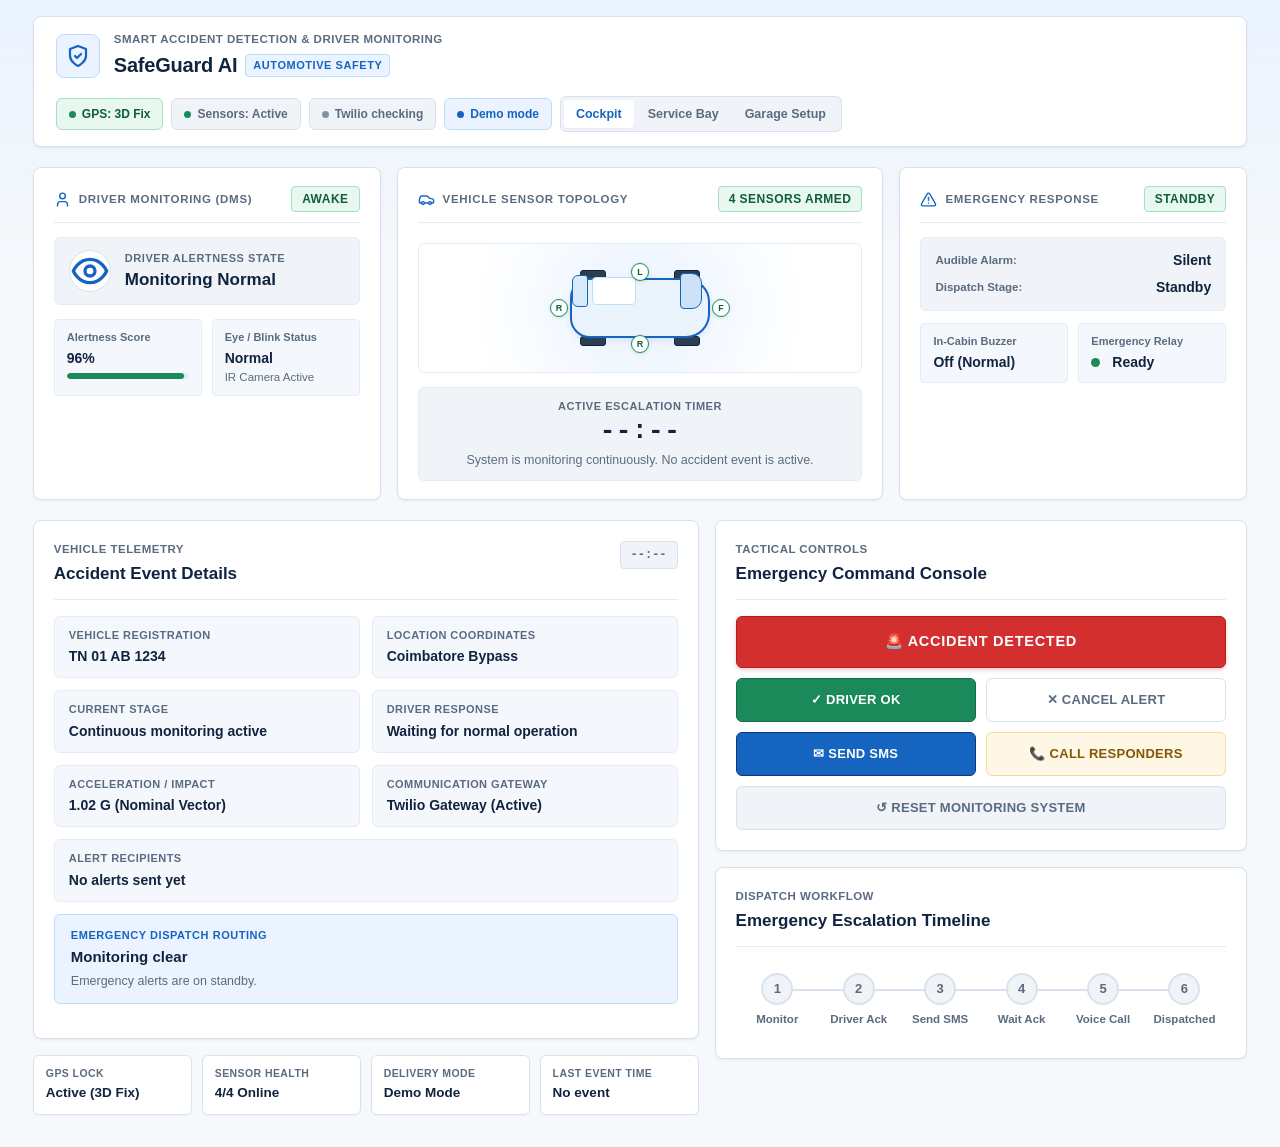
==== templates/index.html @ d4180e0b "Redesign frontend with modern white and blue automotive safety theme" ====
<!doctype html>
<html lang="en">
  <head>
    <meta charset="utf-8">
    <meta name="viewport" content="width=device-width, initial-scale=1">
    <title>SafeGuard AI | Vehicle Safety & Driver Monitoring</title>
    <link rel="stylesheet" href="/static/styles.css">
  </head>
  <body>
    <main class="cockpit">
      <!-- Automotive Header Navigation -->
      <header class="windshield">
        <div class="brand-section">
          <div class="brand-icon-wrapper" aria-hidden="true">
            <svg viewBox="0 0 24 24" fill="none" stroke="currentColor" stroke-width="2.2" stroke-linecap="round" stroke-linejoin="round">
              <path d="M12 22s8-4 8-10V5l-8-3-8 3v7c0 6 8 10 8 10z"/>
              <path d="m9 12 2 2 4-4"/>
            </svg>
          </div>
          <div class="brand-info">
            <p class="eyebrow">Smart Accident Detection & Driver Monitoring</p>
            <h1 class="brand-title">
              SafeGuard AI
              <span class="brand-badge">Automotive Safety</span>
            </h1>
          </div>
        </div>

        <div class="warning-strip">
          <span class="lamp gps">GPS: 3D Fix</span>
          <span class="lamp abs">Sensors: Active</span>
          <span id="twilioBadge" class="lamp">Twilio checking</span>
          <span id="demoBadge" class="lamp">Demo mode</span>
          <nav class="nav-group" aria-label="Main Navigation">
            <a class="header-jump active" href="/">Cockpit</a>
            <a class="header-jump" href="/service-bay">Service Bay</a>
            <a class="header-jump" href="/garage-setup">Garage Setup</a>
          </nav>
        </div>
      </header>

      <!-- Main Vehicle Safety Cockpit Overview -->
      <section class="cluster" id="overview">
        <!-- LEFT: Driver Monitoring System (DMS) -->
        <article class="cluster-card driver-card">
          <div class="cluster-card-header">
            <div class="card-title-group">
              <span class="card-icon" aria-hidden="true">
                <svg viewBox="0 0 24 24" fill="none" stroke="currentColor" stroke-width="2" stroke-linecap="round" stroke-linejoin="round">
                  <path d="M19 21v-2a4 4 0 0 0-4-4H9a4 4 0 0 0-4 4v2"/>
                  <circle cx="12" cy="7" r="4"/>
                </svg>
              </span>
              <span class="card-label">Driver Monitoring (DMS)</span>
            </div>
            <span id="driverStatusBadge" class="status-badge normal">Awake</span>
          </div>

          <div class="driver-dms-content">
            <div class="dms-hero-status">
              <div class="dms-avatar-icon" aria-hidden="true">
                <svg viewBox="0 0 24 24" fill="none" stroke="currentColor" stroke-width="2" stroke-linecap="round" stroke-linejoin="round">
                  <path d="M2 12s3-7 10-7 10 7 10 7-3 7-10 7-10-7-10-7Z"/>
                  <circle cx="12" cy="12" r="3"/>
                </svg>
              </div>
              <div class="dms-hero-text">
                <span class="dms-hero-label">Driver Alertness State</span>
                <strong id="systemStatus" class="dms-hero-value">Monitoring Normal</strong>
                <small id="sideMode" style="display:none;">Monitoring</small>
                <span id="modeDot" class="dot" style="display:none;"></span>
              </div>
            </div>

            <div class="dms-metrics-grid">
              <div class="dms-metric-box">
                <span class="dms-metric-label">Alertness Score</span>
                <div class="dms-metric-value">
                  <span id="driverAlertnessVal">96%</span>
                </div>
                <div class="alertness-progress-wrap">
                  <div class="alertness-progress-bar">
                    <div id="driverAlertnessFill" class="alertness-fill" style="width: 96%;"></div>
                  </div>
                </div>
              </div>

              <div class="dms-metric-box">
                <span class="dms-metric-label">Eye / Blink Status</span>
                <div id="driverEyeStatus" class="dms-metric-value">Normal</div>
                <span class="field-help">IR Camera Active</span>
              </div>
            </div>
          </div>
        </article>

        <!-- CENTER: Vehicle Visualization & Active Timer -->
        <article class="cluster-card center-console-card">
          <div class="cluster-card-header">
            <div class="card-title-group">
              <span class="card-icon" aria-hidden="true">
                <svg viewBox="0 0 24 24" fill="none" stroke="currentColor" stroke-width="2" stroke-linecap="round" stroke-linejoin="round">
                  <path d="M19 17h2c.6 0 1-.4 1-1v-3c0-.9-.7-1.7-1.5-1.9C18.7 10.6 16 10 16 10s-1.3-1.4-2.2-2.3c-.5-.4-1.1-.7-1.8-.7H5c-.6 0-1.1.4-1.4.9l-1.4 2.9A3.7 3.7 0 0 0 2 12v4c0 .6.4 1 1 1h2"/>
                  <circle cx="7" cy="17" r="2"/>
                  <path d="M9 17h6"/>
                  <circle cx="17" cy="17" r="2"/>
                </svg>
              </span>
              <span class="card-label">Vehicle Sensor Topology</span>
            </div>
            <span id="vehicleSensorStatus" class="status-badge normal">4 Sensors Armed</span>
          </div>

          <!-- Top-View Vehicle Blueprint -->
          <div class="vehicle-visual-container">
            <div class="vehicle-blueprint" aria-label="Vehicle Schematic">
              <!-- Wheels -->
              <div class="car-wheel fl"></div>
              <div class="car-wheel fr"></div>
              <div class="car-wheel rl"></div>
              <div class="car-wheel rr"></div>
              <!-- Chassis -->
              <div class="car-chassis"></div>
              <!-- Windshields & Roof -->
              <div class="car-windshield-rear"></div>
              <div class="car-roof"></div>
              <div class="car-windshield-front"></div>
              <!-- Impact Sensors -->
              <div id="sensorFront" class="auto-sensor front" title="Front Impact Sensor">F</div>
              <div id="sensorRear" class="auto-sensor rear" title="Rear Impact Sensor">R</div>
              <div id="sensorLeft" class="auto-sensor left" title="Left Impact Sensor">L</div>
              <div id="sensorRight" class="auto-sensor right" title="Right Impact Sensor">R</div>
            </div>
          </div>

          <!-- Active Timer & Status Readout Banner -->
          <div class="console-readout">
            <span class="timer-label">Active Escalation Timer</span>
            <strong id="activeTimer">--:--</strong>
            <p id="banner">System is monitoring continuously. No accident event is active.</p>
          </div>
        </article>

        <!-- RIGHT: Emergency Escalation Status -->
        <article class="cluster-card emergency-card">
          <div class="cluster-card-header">
            <div class="card-title-group">
              <span class="card-icon" aria-hidden="true">
                <svg viewBox="0 0 24 24" fill="none" stroke="currentColor" stroke-width="2" stroke-linecap="round" stroke-linejoin="round">
                  <path d="m21.73 18-8-14a2 2 0 0 0-3.48 0l-8 14A2 2 0 0 0 4 21h16a2 2 0 0 0 1.73-3Z"/>
                  <line x1="12" y1="9" x2="12" y2="13"/>
                  <line x1="12" y1="17" x2="12.01" y2="17"/>
                </svg>
              </span>
              <span class="card-label">Emergency Response</span>
            </div>
            <span id="emergencyHeaderBadge" class="status-badge normal">Standby</span>
          </div>

          <div class="emergency-status-content">
            <div class="emergency-hero-status">
              <div class="emergency-status-row">
                <span class="label">Audible Alarm:</span>
                <strong id="alarmState">Silent</strong>
              </div>
              <div class="emergency-status-row">
                <span class="label">Dispatch Stage:</span>
                <strong id="dispatchState">Standby</strong>
              </div>
            </div>

            <div class="dms-metrics-grid">
              <div class="dms-metric-box">
                <span class="dms-metric-label">In-Cabin Buzzer</span>
                <div id="cabinBuzzerStatus" class="dms-metric-value">Off (Normal)</div>
              </div>
              <div class="dms-metric-box">
                <span class="dms-metric-label">Emergency Relay</span>
                <div class="dms-metric-value">
                  <span class="status-dot-indicator"></span>Ready
                </div>
              </div>
            </div>
          </div>
        </article>
      </section>

      <!-- Bottom Dashboard Grid -->
      <section class="cockpit-grid">
        <!-- LEFT COLUMN: Vehicle Telemetry & Details -->
        <div class="left-dash">
          <section class="panel telemetry">
            <div class="panel-head">
              <div>
                <p class="eyebrow">Vehicle Telemetry</p>
                <h2>Accident Event Details</h2>
              </div>
              <span id="eventTime" class="pill subtle" title="Last event timestamp">--:--</span>
            </div>

            <div class="telemetry-grid">
              <div class="telemetry-item">
                <span>Vehicle Registration</span>
                <strong id="vehicleNumber">TN 01 AB 1234</strong>
              </div>
              <div class="telemetry-item">
                <span>Location Coordinates</span>
                <strong id="locationText">Coimbatore Bypass</strong>
              </div>
              <div class="telemetry-item">
                <span>Current Stage</span>
                <strong id="currentStage">Continuous monitoring active</strong>
              </div>
              <div class="telemetry-item">
                <span>Driver Response</span>
                <strong id="driverResponse">Waiting for normal operation</strong>
              </div>
              <div class="telemetry-item">
                <span>Acceleration / Impact</span>
                <strong id="impactGForce">1.02 G (Nominal Vector)</strong>
              </div>
              <div class="telemetry-item">
                <span>Communication Gateway</span>
                <strong id="commGateway">Twilio Gateway (Active)</strong>
              </div>
              <div class="telemetry-item" style="grid-column: span 2;">
                <span>Alert Recipients</span>
                <strong id="recipientsSummary">No alerts sent yet</strong>
              </div>

              <!-- Dispatch Notification Summary Card -->
              <div class="dispatch-tile">
                <span>Emergency Dispatch Routing</span>
                <strong id="dispatchHeadline">Monitoring clear</strong>
                <em id="dispatchSubline">Emergency alerts are on standby.</em>
              </div>
            </div>
          </section>

          <!-- Status Rail -->
          <section class="status-rail">
            <article>
              <span>GPS Lock</span>
              <strong>Active (3D Fix)</strong>
            </article>
            <article>
              <span>Sensor Health</span>
              <strong>4/4 Online</strong>
            </article>
            <article>
              <span>Delivery Mode</span>
              <strong id="railAlertMode">Demo Mode</strong>
            </article>
            <article>
              <span>Last Event Time</span>
              <strong id="railLastEvent">No event</strong>
            </article>
          </section>
        </div>

        <!-- RIGHT COLUMN: Emergency Console & Escalation Timeline -->
        <div class="right-dash">
          <!-- Emergency Command Console -->
          <section class="panel controls">
            <div class="panel-head">
              <div>
                <p class="eyebrow">Tactical Controls</p>
                <h2>Emergency Command Console</h2>
              </div>
            </div>

            <div class="control-wheel">
              <!-- Primary Critical Action -->
              <button class="danger" data-action="simulate_accident" title="Simulate vehicle collision event">
                🚨 ACCIDENT DETECTED
              </button>
              
              <!-- Secondary Safety Actions -->
              <button class="success" data-action="driver_responded" title="Acknowledge driver is conscious and safe">
                ✓ DRIVER OK
              </button>
              <button class="cancel" data-action="cancel_false_alarm" title="Cancel false alarm and stop countdown">
                ✕ CANCEL ALERT
              </button>

              <!-- Communication Actions -->
              <button class="sms" data-action="send_sms_now" title="Send emergency SMS broadcast immediately">
                ✉ SEND SMS
              </button>
              <button class="warning" data-action="call_contacts_now" title="Initiate automated voice calls immediately">
                📞 CALL RESPONDERS
              </button>

              <!-- System Action -->
              <button class="reset" data-action="reset" style="grid-column: span 2;" title="Reset system back to normal monitoring">
                ↺ RESET MONITORING SYSTEM
              </button>
            </div>
          </section>

          <!-- Escalation Timeline -->
          <section id="workflow" class="panel workflow-panel">
            <div class="panel-head">
              <div>
                <p class="eyebrow">Dispatch Workflow</p>
                <h2>Emergency Escalation Timeline</h2>
              </div>
            </div>

            <div class="timeline" id="timeline">
              <div data-step="normal"><b>1</b><span>Monitor</span></div>
              <div data-step="driver_wait"><b>2</b><span>Driver Ack</span></div>
              <div data-step="message_dispatch"><b>3</b><span>Send SMS</span></div>
              <div data-step="contact_wait"><b>4</b><span>Wait Ack</span></div>
              <div data-step="auto_calling"><b>5</b><span>Voice Call</span></div>
              <div data-step="completed"><b>6</b><span>Dispatched</span></div>
            </div>
          </section>
        </div>
      </section>
    </main>

    <script src="/static/app.js"></script>
  </body>
</html>
---- static/styles.css ----
/* ==========================================================================
   SafeGuard AI - Smart Accident Detection & Driver Monitoring System
   Design Language: Modern White + Blue Automotive Safety System
   ========================================================================== */

:root {
  color-scheme: light;
  
  /* Core Color Palette */
  --bg-app: #F6F9FC;
  --surface: #FFFFFF;
  --surface-alt: #F0F4F8;
  --surface-subtle: #EAF3FF;
  --surface-highlight: #F4F8FD;

  /* Automotive Blue Tones */
  --primary-blue: #1565C0;
  --primary-blue-hover: #0D47A1;
  --primary-blue-dark: #0A387E;
  --primary-blue-light: #EAF3FF;
  --primary-blue-border: #BBDEFB;
  --primary-blue-ring: rgba(21, 101, 192, 0.15);

  /* Typography / Content Colors */
  --text-primary: #10233F;
  --text-secondary: #5B6B7F;
  --text-muted: #8292A6;
  --text-light: #9AA8B8;
  --text-inverse: #FFFFFF;

  /* Structural Borders */
  --border-light: #E4ECF5;
  --border-default: #D9E2EC;
  --border-strong: #BAC7D5;
  --border-focus: #1565C0;

  /* Safety & Alert Semantic Colors */
  --success: #1B8A5A;
  --success-bg: #E8F7F0;
  --success-border: #A3E0C4;
  --success-text: #0E5E3C;

  --warning: #C98A00;
  --warning-bg: #FEF7E6;
  --warning-border: #F9DA94;
  --warning-text: #825800;

  --danger: #D32F2F;
  --danger-bg: #FEECEC;
  --danger-border: #F8B4B4;
  --danger-text: #9B1C1C;
  --danger-hover: #B71C1C;

  /* Elevated Shadows */
  --shadow-xs: 0 1px 2px rgba(16, 35, 63, 0.04);
  --shadow-sm: 0 1px 3px rgba(16, 35, 63, 0.06), 0 1px 2px rgba(16, 35, 63, 0.03);
  --shadow-md: 0 4px 12px rgba(16, 35, 63, 0.06), 0 2px 4px rgba(16, 35, 63, 0.03);
  --shadow-lg: 0 10px 24px rgba(16, 35, 63, 0.08), 0 4px 8px rgba(16, 35, 63, 0.03);

  /* Radii */
  --radius-xs: 4px;
  --radius-sm: 6px;
  --radius-md: 8px;
  --radius-lg: 12px;
  --radius-full: 9999px;

  /* Transitions */
  --transition-fast: 0.15s ease;
  --transition-normal: 0.25s ease;

  /* Gauge Angles */
  --system-angle: 0deg;
  --alert-angle: 0deg;
}

@property --system-angle {
  syntax: "<angle>";
  inherits: true;
  initial-value: 0deg;
}

@property --alert-angle {
  syntax: "<angle>";
  inherits: true;
  initial-value: 0deg;
}

/* ==========================================================================
   Base & Reset
   ========================================================================== */

* {
  box-sizing: border-box;
}

html {
  scroll-behavior: smooth;
  font-size: 15px;
}

body {
  margin: 0;
  min-width: 320px;
  min-height: 100vh;
  color: var(--text-primary);
  background-color: var(--bg-app);
  font-family: -apple-system, BlinkMacSystemFont, "Segoe UI", Roboto, Oxygen, Ubuntu, Cantarell, "Helvetica Neue", Arial, sans-serif;
  line-height: 1.5;
  -webkit-font-smoothing: antialiased;
  -moz-osx-font-smoothing: grayscale;
}

/* Subdued background ambient structure */
body::before {
  content: "";
  position: fixed;
  top: 0;
  left: 0;
  right: 0;
  height: 280px;
  background: linear-gradient(180deg, #EAF3FF 0%, rgba(246, 249, 252, 0) 100%);
  pointer-events: none;
  z-index: -1;
}

button, input, select, textarea {
  font: inherit;
}

a {
  color: var(--primary-blue);
  text-decoration: none;
}

a:hover {
  text-decoration: underline;
}

/* ==========================================================================
   Layout Shell
   ========================================================================== */

.cockpit {
  width: min(1520px, 98%);
  margin: 0 auto;
  padding: 16px 20px 32px;
}

.page-shell {
  min-height: 100vh;
}

/* ==========================================================================
   Header / Automotive Navigation Bar
   ========================================================================== */

.windshield {
  display: flex;
  align-items: center;
  justify-content: space-between;
  flex-wrap: wrap;
  gap: 16px;
  margin-bottom: 20px;
  padding: 14px 22px;
  background-color: var(--surface);
  border: 1px solid var(--border-default);
  border-radius: var(--radius-md);
  box-shadow: var(--shadow-sm);
}

.brand-section {
  display: flex;
  align-items: center;
  gap: 14px;
}

.brand-icon-wrapper {
  display: flex;
  align-items: center;
  justify-content: center;
  width: 44px;
  height: 44px;
  background-color: var(--primary-blue-light);
  border: 1px solid var(--primary-blue-border);
  border-radius: var(--radius-md);
  color: var(--primary-blue);
  flex-shrink: 0;
}

.brand-icon-wrapper svg {
  width: 24px;
  height: 24px;
}

.brand-info {
  display: flex;
  flex-direction: column;
}

.brand-title {
  margin: 0;
  font-size: 20px;
  font-weight: 700;
  letter-spacing: -0.01em;
  color: var(--text-primary);
  display: flex;
  align-items: center;
  gap: 8px;
}

.brand-badge {
  font-size: 11px;
  font-weight: 600;
  text-transform: uppercase;
  letter-spacing: 0.05em;
  padding: 2px 7px;
  border-radius: var(--radius-xs);
  background: var(--surface-subtle);
  color: var(--primary-blue);
  border: 1px solid var(--primary-blue-border);
}

.eyebrow {
  margin: 0 0 2px;
  color: var(--text-secondary);
  font-size: 11.5px;
  font-weight: 600;
  letter-spacing: 0.04em;
  text-transform: uppercase;
}

/* Header Telemetry Status Strip */
.warning-strip {
  display: flex;
  flex-wrap: wrap;
  align-items: center;
  gap: 8px;
}

/* Subtle, Professional Status Lamps */
.lamp {
  display: inline-flex;
  align-items: center;
  gap: 6px;
  min-height: 32px;
  padding: 4px 12px;
  border-radius: var(--radius-sm);
  font-size: 12px;
  font-weight: 600;
  white-space: nowrap;
  border: 1px solid var(--border-default);
  background-color: var(--surface-alt);
  color: var(--text-secondary);
}

.lamp::before {
  content: "";
  display: inline-block;
  width: 7px;
  height: 7px;
  border-radius: 50%;
  background-color: var(--text-muted);
}

.lamp.seatbelt {
  background-color: var(--surface-alt);
  color: var(--text-secondary);
  border-color: var(--border-default);
}
.lamp.seatbelt::before {
  background-color: var(--primary-blue);
}

.lamp.abs {
  background-color: var(--surface-alt);
  color: var(--text-secondary);
  border-color: var(--border-default);
}
.lamp.abs::before {
  background-color: var(--success);
}

.lamp.gps {
  background-color: var(--success-bg);
  border-color: var(--success-border);
  color: var(--success-text);
}
.lamp.gps::before {
  background-color: var(--success);
}

/* Dynamic State Badges for Twilio & Demo Mode */
#twilioBadge.ready,
.lamp.ready {
  background-color: var(--success-bg);
  border-color: var(--success-border);
  color: var(--success-text);
}
#twilioBadge.ready::before,
.lamp.ready::before {
  background-color: var(--success);
}

#twilioBadge.not-configured,
.lamp.not-configured {
  background-color: var(--surface-alt);
  border-color: var(--border-default);
  color: var(--text-secondary);
}
#twilioBadge.not-configured::before,
.lamp.not-configured::before {
  background-color: var(--text-muted);
}

#demoBadge {
  background-color: var(--primary-blue-light);
  border-color: var(--primary-blue-border);
  color: var(--primary-blue);
}
#demoBadge::before {
  background-color: var(--primary-blue);
}

#demoBadge.real {
  background-color: var(--warning-bg);
  border-color: var(--warning-border);
  color: var(--warning-text);
}
#demoBadge.real::before {
  background-color: var(--warning);
}

/* Nav Item Links */
.nav-group {
  display: inline-flex;
  align-items: center;
  background-color: var(--surface-alt);
  border: 1px solid var(--border-default);
  border-radius: var(--radius-sm);
  padding: 3px;
  gap: 2px;
}

.header-jump {
  display: inline-flex;
  align-items: center;
  gap: 6px;
  min-height: 28px;
  padding: 4px 12px;
  border-radius: var(--radius-xs);
  color: var(--text-secondary);
  background: transparent;
  font-size: 12.5px;
  font-weight: 600;
  text-decoration: none;
  white-space: nowrap;
  transition: all var(--transition-fast);
}

.header-jump:hover {
  color: var(--text-primary);
  background-color: rgba(255, 255, 255, 0.7);
  text-decoration: none;
}

.header-jump.active {
  color: var(--primary-blue);
  background-color: var(--surface);
  box-shadow: var(--shadow-xs);
}

/* ==========================================================================
   Primary Cockpit Overview Section (Top Cluster)
   ========================================================================== */

.cluster {
  display: grid;
  grid-template-columns: minmax(310px, 1fr) minmax(460px, 1.4fr) minmax(310px, 1fr);
  gap: 16px;
  align-items: stretch;
  margin-bottom: 20px;
}

.cluster-card {
  position: relative;
  background: var(--surface);
  border: 1px solid var(--border-default);
  border-radius: var(--radius-md);
  box-shadow: var(--shadow-sm);
  padding: 18px 20px;
  display: flex;
  flex-direction: column;
}

.cluster-card-header {
  display: flex;
  align-items: center;
  justify-content: space-between;
  margin-bottom: 14px;
  padding-bottom: 10px;
  border-bottom: 1px solid var(--border-light);
}

.card-title-group {
  display: flex;
  align-items: center;
  gap: 8px;
}

.card-icon {
  display: inline-flex;
  color: var(--primary-blue);
}

.card-icon svg {
  width: 17px;
  height: 17px;
}

.card-label {
  font-size: 11.5px;
  font-weight: 700;
  letter-spacing: 0.06em;
  text-transform: uppercase;
  color: var(--text-secondary);
}

.status-badge {
  display: inline-flex;
  align-items: center;
  gap: 6px;
  padding: 3px 10px;
  border-radius: var(--radius-xs);
  font-size: 12px;
  font-weight: 700;
  text-transform: uppercase;
  letter-spacing: 0.04em;
}

.status-badge.normal,
.status-badge.success {
  background-color: var(--success-bg);
  color: var(--success-text);
  border: 1px solid var(--success-border);
}

.status-badge.warning {
  background-color: var(--warning-bg);
  color: var(--warning-text);
  border: 1px solid var(--warning-border);
}

.status-badge.danger {
  background-color: var(--danger-bg);
  color: var(--danger-text);
  border: 1px solid var(--danger-border);
}

/* Left Card: Driver Monitoring System (DMS) */
.driver-dms-content {
  display: flex;
  flex-direction: column;
  gap: 14px;
  flex: 1;
}

.dms-hero-status {
  display: flex;
  align-items: center;
  gap: 14px;
  padding: 12px 14px;
  background-color: var(--surface-alt);
  border: 1px solid var(--border-light);
  border-radius: var(--radius-sm);
}

.dms-avatar-icon {
  width: 42px;
  height: 42px;
  border-radius: 50%;
  background: var(--surface);
  border: 1px solid var(--border-default);
  display: flex;
  align-items: center;
  justify-content: center;
  color: var(--primary-blue);
  flex-shrink: 0;
}

.dms-hero-text {
  display: flex;
  flex-direction: column;
}

.dms-hero-label {
  font-size: 11px;
  font-weight: 600;
  color: var(--text-secondary);
  text-transform: uppercase;
  letter-spacing: 0.05em;
}

.dms-hero-value {
  font-size: 17px;
  font-weight: 700;
  color: var(--text-primary);
}

.dms-metrics-grid {
  display: grid;
  grid-template-columns: 1fr 1fr;
  gap: 10px;
}

.dms-metric-box {
  background: var(--surface-highlight);
  border: 1px solid var(--border-light);
  border-radius: var(--radius-xs);
  padding: 9px 12px;
  display: flex;
  flex-direction: column;
}

.dms-metric-label {
  font-size: 11px;
  font-weight: 600;
  color: var(--text-secondary);
  margin-bottom: 2px;
}

.dms-metric-value {
  font-size: 14px;
  font-weight: 700;
  color: var(--text-primary);
  display: flex;
  align-items: center;
  gap: 6px;
}

.alertness-progress-wrap {
  margin-top: 4px;
  display: flex;
  flex-direction: column;
  gap: 4px;
}

.alertness-progress-bar {
  width: 100%;
  height: 6px;
  background-color: var(--border-light);
  border-radius: var(--radius-full);
  overflow: hidden;
}

.alertness-fill {
  height: 100%;
  width: 96%;
  background-color: var(--success);
  border-radius: var(--radius-full);
  transition: width 0.3s ease, background-color 0.3s ease;
}

/* Center Card: Vehicle Visualization & Console */
.center-console-card {
  display: flex;
  flex-direction: column;
  justify-content: space-between;
}

.vehicle-visual-container {
  position: relative;
  width: 100%;
  min-height: 130px;
  display: flex;
  align-items: center;
  justify-content: center;
  margin: 6px 0 14px;
  padding: 10px;
  background: radial-gradient(circle at 50% 50%, var(--surface-subtle) 0%, var(--surface) 72%);
  border-radius: var(--radius-sm);
  border: 1px solid var(--border-light);
}

/* Automotive Top-View Schematic */
.vehicle-blueprint {
  position: relative;
  width: 180px;
  height: 90px;
}

.car-chassis {
  position: absolute;
  top: 15px;
  left: 20px;
  width: 140px;
  height: 60px;
  background: #EBF3FC;
  border: 2px solid var(--primary-blue);
  border-radius: 20px 24px 24px 20px;
  box-shadow: 0 2px 6px rgba(21, 101, 192, 0.12);
}

.car-windshield-front {
  position: absolute;
  top: 10px;
  right: 28px;
  width: 22px;
  height: 36px;
  background: #CBE2F9;
  border: 1.5px solid var(--primary-blue);
  border-radius: 4px 10px 10px 4px;
}

.car-windshield-rear {
  position: absolute;
  top: 12px;
  left: 22px;
  width: 16px;
  height: 32px;
  background: #D9EAFB;
  border: 1.5px solid var(--primary-blue);
  border-radius: 6px 3px 3px 6px;
}

.car-roof {
  position: absolute;
  top: 14px;
  left: 42px;
  width: 44px;
  height: 28px;
  background: #FFFFFF;
  border: 1px solid var(--primary-blue-border);
  border-radius: 4px;
}

/* Vehicle Wheels */
.car-wheel {
  position: absolute;
  width: 26px;
  height: 10px;
  background: #2D3E50;
  border-radius: 3px;
  border: 1px solid #10233F;
}

.car-wheel.fl { top: 7px; right: 30px; }
.car-wheel.fr { bottom: 7px; right: 30px; }
.car-wheel.rl { top: 7px; left: 30px; }
.car-wheel.rr { bottom: 7px; left: 30px; }

/* Automotive Sensors */
.auto-sensor {
  position: absolute;
  display: flex;
  align-items: center;
  justify-content: center;
  width: 18px;
  height: 18px;
  background: var(--surface);
  border: 1.5px solid var(--success);
  border-radius: 50%;
  font-size: 9px;
  font-weight: 700;
  color: var(--success-text);
  box-shadow: 0 1px 4px rgba(27, 138, 90, 0.2);
  transition: all var(--transition-fast);
}

.auto-sensor.front { right: 0; top: 36px; }
.auto-sensor.rear  { left: 0; top: 36px; }
.auto-sensor.left  { top: 0; left: 81px; }
.auto-sensor.right { bottom: 0; left: 81px; }

.auto-sensor.impact-alert {
  border-color: var(--danger);
  background-color: var(--danger-bg);
  color: var(--danger-text);
  animation: pulse-danger 1s infinite alternate;
}

@keyframes pulse-danger {
  0% { transform: scale(1); box-shadow: 0 0 0 0 rgba(211, 47, 47, 0.4); }
  100% { transform: scale(1.15); box-shadow: 0 0 0 5px rgba(211, 47, 47, 0); }
}

/* Console Readout Banner & Timer */
.console-readout {
  display: flex;
  flex-direction: column;
  align-items: center;
  text-align: center;
  background-color: var(--surface-alt);
  border: 1px solid var(--border-light);
  border-radius: var(--radius-sm);
  padding: 10px 16px;
}

.timer-label {
  font-size: 11px;
  font-weight: 700;
  color: var(--text-secondary);
  text-transform: uppercase;
  letter-spacing: 0.05em;
  margin-bottom: 2px;
}

#activeTimer {
  font-size: 26px;
  font-weight: 800;
  font-family: ui-monospace, SFMono-Regular, Menlo, Monaco, Consolas, monospace;
  color: var(--text-primary);
  line-height: 1.1;
  letter-spacing: 0.02em;
}

#banner {
  margin: 6px 0 0;
  font-size: 12.5px;
  color: var(--text-secondary);
  font-weight: 500;
}

/* Right Card: Emergency Escalation Status */
.emergency-status-content {
  display: flex;
  flex-direction: column;
  gap: 12px;
  flex: 1;
}

.emergency-hero-status {
  padding: 12px 14px;
  border-radius: var(--radius-sm);
  background-color: var(--surface-alt);
  border: 1px solid var(--border-light);
  display: flex;
  flex-direction: column;
  gap: 6px;
}

.emergency-status-row {
  display: flex;
  align-items: center;
  justify-content: space-between;
}

.emergency-status-row .label {
  font-size: 11.5px;
  font-weight: 600;
  color: var(--text-secondary);
}

.emergency-status-row strong {
  font-size: 14px;
  font-weight: 700;
  color: var(--text-primary);
}

.status-dot-indicator {
  display: inline-block;
  width: 9px;
  height: 9px;
  border-radius: 50%;
  background-color: var(--success);
  margin-right: 6px;
}

/* Compatibility with app.js dials/rings */
.dial-ring {
  display: none;
}
.dial-label {
  display: none;
}

/* ==========================================================================
   Cockpit Grid (Bottom Sections)
   ========================================================================== */

.cockpit-grid {
  display: grid;
  grid-template-columns: minmax(500px, 1.25fr) minmax(440px, 1fr);
  gap: 16px;
  align-items: start;
}

.panel {
  background: var(--surface);
  border: 1px solid var(--border-default);
  border-radius: var(--radius-md);
  box-shadow: var(--shadow-sm);
  padding: 20px;
  margin-bottom: 16px;
}

.panel-head {
  display: flex;
  align-items: flex-start;
  justify-content: space-between;
  gap: 12px;
  margin-bottom: 16px;
  padding-bottom: 12px;
  border-bottom: 1px solid var(--border-light);
}

.panel-head h2 {
  margin: 0;
  font-size: 17px;
  font-weight: 700;
  color: var(--text-primary);
}

.panel-head .eyebrow {
  margin-bottom: 3px;
}

.pill.subtle {
  display: inline-flex;
  align-items: center;
  gap: 5px;
  padding: 4px 10px;
  border-radius: var(--radius-xs);
  background-color: var(--surface-alt);
  border: 1px solid var(--border-default);
  color: var(--text-secondary);
  font-size: 12px;
  font-family: ui-monospace, SFMono-Regular, Menlo, Monaco, Consolas, monospace;
  font-weight: 600;
}

/* ==========================================================================
   Section 4: Vehicle Telemetry / Accident Details Layout
   ========================================================================== */

.telemetry-grid {
  display: grid;
  grid-template-columns: 1fr 1fr;
  gap: 12px;
  margin-bottom: 14px;
}

.telemetry-item {
  display: flex;
  flex-direction: column;
  padding: 10px 14px;
  background-color: var(--surface-highlight);
  border: 1px solid var(--border-light);
  border-radius: var(--radius-sm);
  transition: border-color var(--transition-fast);
}

.telemetry-item:hover {
  border-color: var(--border-strong);
}

.telemetry-item span {
  font-size: 11px;
  font-weight: 600;
  text-transform: uppercase;
  letter-spacing: 0.04em;
  color: var(--text-secondary);
  margin-bottom: 3px;
}

.telemetry-item strong {
  font-size: 14px;
  font-weight: 700;
  color: var(--text-primary);
  word-break: break-word;
}

/* Dispatch Notification Tile */
.dispatch-tile {
  grid-column: span 2;
  background: var(--surface-subtle);
  border: 1px solid var(--primary-blue-border);
  border-radius: var(--radius-sm);
  padding: 12px 16px;
  display: flex;
  flex-direction: column;
  gap: 3px;
}

.dispatch-tile span {
  font-size: 11px;
  font-weight: 700;
  text-transform: uppercase;
  letter-spacing: 0.05em;
  color: var(--primary-blue);
}

.dispatch-tile strong {
  font-size: 15px;
  font-weight: 700;
  color: var(--text-primary);
}

.dispatch-tile em {
  font-style: normal;
  font-size: 12.5px;
  color: var(--text-secondary);
}

/* Status Rail */
.status-rail {
  display: grid;
  grid-template-columns: repeat(4, 1fr);
  gap: 10px;
}

.status-rail article {
  background: var(--surface);
  border: 1px solid var(--border-default);
  border-radius: var(--radius-sm);
  padding: 10px 12px;
  display: flex;
  flex-direction: column;
  box-shadow: var(--shadow-xs);
}

.status-rail article span {
  font-size: 10.5px;
  font-weight: 600;
  text-transform: uppercase;
  letter-spacing: 0.04em;
  color: var(--text-secondary);
  margin-bottom: 2px;
}

.status-rail article strong {
  font-size: 13.5px;
  font-weight: 700;
  color: var(--text-primary);
  white-space: nowrap;
  overflow: hidden;
  text-overflow: ellipsis;
}

/* ==========================================================================
   Section 5: Emergency Command Console
   ========================================================================== */

.control-wheel {
  display: grid;
  grid-template-columns: 1fr 1fr;
  gap: 10px;
}

/* Base button styling */
button {
  display: inline-flex;
  align-items: center;
  justify-content: center;
  min-height: 44px;
  padding: 9px 16px;
  border-radius: var(--radius-sm);
  font-size: 13px;
  font-weight: 700;
  letter-spacing: 0.02em;
  cursor: pointer;
  transition: all var(--transition-fast);
  border: 1px solid transparent;
  outline: none;
}

button:focus-visible {
  box-shadow: 0 0 0 3px var(--primary-blue-ring);
}

/* Control Console Action Hierarchy */
/* 1. Primary Critical Action: ACCIDENT */
button.danger,
button[data-action="simulate_accident"] {
  grid-column: span 2;
  min-height: 52px;
  background-color: var(--danger);
  color: #FFFFFF;
  border: 1px solid #B71C1C;
  font-size: 14.5px;
  font-weight: 800;
  letter-spacing: 0.05em;
  box-shadow: 0 2px 4px rgba(211, 47, 47, 0.25);
}

button.danger:hover,
button[data-action="simulate_accident"]:hover {
  background-color: var(--danger-hover);
  box-shadow: 0 4px 8px rgba(211, 47, 47, 0.35);
  transform: translateY(-1px);
}

button.danger:active,
button[data-action="simulate_accident"]:active {
  transform: translateY(0);
}

/* 2. Secondary Safety: DRIVER OK */
button.success,
button[data-action="driver_responded"] {
  background-color: var(--success);
  color: #FFFFFF;
  border: 1px solid #146D47;
}

button.success:hover,
button[data-action="driver_responded"]:hover {
  background-color: #146D47;
  box-shadow: 0 2px 6px rgba(27, 138, 90, 0.25);
  transform: translateY(-1px);
}

/* 3. Communication: SMS */
button.sms,
button[data-action="send_sms_now"] {
  background-color: var(--primary-blue);
  color: #FFFFFF;
  border: 1px solid var(--primary-blue-dark);
}

button.sms:hover,
button[data-action="send_sms_now"]:hover {
  background-color: var(--primary-blue-hover);
  box-shadow: 0 2px 6px rgba(21, 101, 192, 0.25);
  transform: translateY(-1px);
}

/* 4. Communication: CALL */
button.warning,
button[data-action="call_contacts_now"] {
  background-color: var(--warning-bg);
  color: var(--warning-text);
  border: 1px solid var(--warning-border);
}

button.warning:hover,
button[data-action="call_contacts_now"]:hover {
  background-color: #FCE8BD;
  border-color: #E2A619;
  transform: translateY(-1px);
}

/* 5. Safety: CANCEL */
button.cancel,
button[data-action="cancel_false_alarm"] {
  background-color: var(--surface);
  color: var(--text-secondary);
  border: 1px solid var(--border-default);
}

button.cancel:hover,
button[data-action="cancel_false_alarm"]:hover {
  background-color: var(--surface-alt);
  color: var(--text-primary);
  border-color: var(--border-strong);
  transform: translateY(-1px);
}

/* 6. System: RESET */
button.reset,
button[data-action="reset"] {
  background-color: var(--surface-alt);
  color: var(--text-secondary);
  border: 1px solid var(--border-default);
}

button.reset:hover,
button[data-action="reset"]:hover {
  background-color: var(--surface-subtle);
  color: var(--primary-blue);
  border-color: var(--primary-blue-border);
  transform: translateY(-1px);
}

/* ==========================================================================
   Section 6: Emergency Escalation Timeline (Stepper)
   ========================================================================== */

.workflow-panel {
  margin-top: 16px;
}

.timeline {
  display: flex;
  align-items: center;
  justify-content: space-between;
  gap: 6px;
  position: relative;
  padding: 10px 4px;
}

/* Step items */
.timeline [data-step] {
  flex: 1;
  display: flex;
  flex-direction: column;
  align-items: center;
  text-align: center;
  position: relative;
  gap: 6px;
  z-index: 1;
}

/* Step circle indicator */
.timeline [data-step] b {
  width: 32px;
  height: 32px;
  border-radius: 50%;
  display: flex;
  align-items: center;
  justify-content: center;
  font-size: 13px;
  font-weight: 700;
  background-color: var(--surface-alt);
  color: var(--text-secondary);
  border: 2px solid var(--border-default);
  transition: all var(--transition-fast);
}

/* Step text label */
.timeline [data-step] span {
  font-size: 11.5px;
  font-weight: 600;
  color: var(--text-secondary);
}

/* Connector Line between steps */
.timeline [data-step]:not(:last-child)::after {
  content: "";
  position: absolute;
  top: 16px;
  left: 50%;
  width: 100%;
  height: 2px;
  background-color: var(--border-default);
  z-index: -1;
  transition: background-color var(--transition-fast);
}

/* Step state: PENDING */
.timeline [data-step].pending b {
  background-color: var(--surface);
  border-color: var(--border-default);
  color: var(--text-muted);
}
.timeline [data-step].pending span {
  color: var(--text-muted);
}

/* Step state: ACTIVE */
.timeline [data-step].active b {
  background-color: var(--primary-blue);
  border-color: var(--primary-blue);
  color: #FFFFFF;
  box-shadow: 0 0 0 4px var(--primary-blue-ring);
  transform: scale(1.08);
}
.timeline [data-step].active span {
  color: var(--primary-blue);
  font-weight: 700;
}
.timeline [data-step].active::after {
  background-color: var(--border-default);
}

/* Step state: COMPLETED */
.timeline [data-step].completed b {
  background-color: var(--success);
  border-color: var(--success);
  color: #FFFFFF;
}
.timeline [data-step].completed span {
  color: var(--success-text);
}
.timeline [data-step].completed::after {
  background-color: var(--success);
}

/* ==========================================================================
   Section 7: Service Bay Page & Responder Contacts
   ========================================================================== */

.page-panel {
  padding: 24px;
}

.service-head {
  display: flex;
  align-items: center;
  justify-content: space-between;
  margin-bottom: 20px;
  padding-bottom: 14px;
  border-bottom: 1px solid var(--border-light);
}

.mini-link {
  display: inline-flex;
  align-items: center;
  gap: 6px;
  padding: 6px 14px;
  border-radius: var(--radius-sm);
  background-color: var(--surface-alt);
  border: 1px solid var(--border-default);
  color: var(--text-secondary);
  font-size: 12.5px;
  font-weight: 600;
  text-decoration: none;
  transition: all var(--transition-fast);
}

.mini-link:hover {
  background-color: var(--surface-subtle);
  color: var(--primary-blue);
  border-color: var(--primary-blue-border);
  text-decoration: none;
}

.service-split {
  display: grid;
  grid-template-columns: minmax(540px, 1.25fr) minmax(400px, 1fr);
  gap: 20px;
  align-items: start;
}

.service-pane {
  background: var(--surface);
  border: 1px solid var(--border-default);
  border-radius: var(--radius-md);
  box-shadow: var(--shadow-sm);
  padding: 20px;
}

.panel-head.compact {
  margin-bottom: 14px;
  padding-bottom: 10px;
}

/* Contacts Table */
.table-wrap {
  width: 100%;
  overflow-x: auto;
}

table {
  width: 100%;
  border-collapse: separate;
  border-spacing: 0;
  font-size: 13px;
}

th {
  background-color: var(--surface-alt);
  color: var(--text-secondary);
  font-weight: 700;
  text-transform: uppercase;
  font-size: 11px;
  letter-spacing: 0.04em;
  padding: 10px 12px;
  text-align: left;
  border-bottom: 1px solid var(--border-default);
}

th:first-child { border-top-left-radius: var(--radius-xs); }
th:last-child  { border-top-right-radius: var(--radius-xs); }

td {
  padding: 11px 12px;
  border-bottom: 1px solid var(--border-light);
  color: var(--text-primary);
  vertical-align: middle;
}

tr:last-child td {
  border-bottom: none;
}

tr:hover td {
  background-color: var(--surface-highlight);
}

td button {
  min-height: 28px;
  padding: 3px 10px;
  font-size: 11.5px;
  font-weight: 600;
  background-color: var(--surface-alt);
  color: var(--text-secondary);
  border: 1px solid var(--border-default);
  border-radius: var(--radius-xs);
}

td button:hover {
  background-color: var(--surface-subtle);
  color: var(--primary-blue);
  border-color: var(--primary-blue-border);
}

/* Status Chips inside Contacts Table */
.status-chip {
  display: inline-flex;
  align-items: center;
  gap: 5px;
  padding: 3px 8px;
  border-radius: var(--radius-xs);
  font-size: 11px;
  font-weight: 600;
  white-space: nowrap;
}

.status-chip.standby {
  background-color: var(--surface-alt);
  color: var(--text-muted);
  border: 1px solid var(--border-default);
}

.status-chip.sending,
.status-chip.calling {
  background-color: var(--primary-blue-light);
  color: var(--primary-blue);
  border: 1px solid var(--primary-blue-border);
  animation: pulse-chip 1.5s infinite;
}

@keyframes pulse-chip {
  0%, 100% { opacity: 1; }
  50% { opacity: 0.65; }
}

.status-chip.sent,
.status-chip.called {
  background-color: var(--success-bg);
  color: var(--success-text);
  border: 1px solid var(--success-border);
}

.status-chip.demo-sent,
.status-chip.demo-call,
.status-chip[class*="demo"] {
  background-color: #FEF7E6;
  color: #825800;
  border: 1px solid #F9DA94;
}

.status-chip.blocked,
.status-chip.failed {
  background-color: var(--danger-bg);
  color: var(--danger-text);
  border: 1px solid var(--danger-border);
}

/* Role Badges */
.role-badge {
  display: inline-flex;
  align-items: center;
  gap: 4px;
  padding: 2px 7px;
  border-radius: var(--radius-xs);
  font-size: 11px;
  font-weight: 600;
}

.role-badge.family {
  background-color: var(--primary-blue-light);
  color: var(--primary-blue);
}

.role-badge.responder {
  background-color: var(--surface-alt);
  color: var(--text-secondary);
  border: 1px solid var(--border-default);
}

/* ==========================================================================
   Section 8: Black Box / Workflow Log
   ========================================================================== */

.logs {
  height: 380px;
  overflow-y: auto;
  border: 1px solid var(--border-light);
  border-radius: var(--radius-sm);
  background-color: var(--surface-highlight);
  padding: 8px;
  display: flex;
  flex-direction: column;
  gap: 4px;
}

.log-row {
  display: flex;
  align-items: baseline;
  gap: 10px;
  padding: 6px 10px;
  border-radius: var(--radius-xs);
  background-color: var(--surface);
  border: 1px solid var(--border-light);
  font-size: 12.5px;
}

.log-row time {
  font-family: ui-monospace, SFMono-Regular, Menlo, Monaco, Consolas, monospace;
  font-size: 11px;
  color: var(--text-muted);
  flex-shrink: 0;
  white-space: nowrap;
}

.log-row span {
  color: var(--text-primary);
  line-height: 1.4;
}

.log-row.info {
  border-left: 3px solid var(--primary-blue);
}

.log-row.warning {
  border-left: 3px solid var(--warning);
  background-color: #FFFCF5;
}

.log-row.danger {
  border-left: 3px solid var(--danger);
  background-color: #FFF8F8;
}

.log-row.success {
  border-left: 3px solid var(--success);
  background-color: #F8FDFB;
}

/* ==========================================================================
   Section 9: Garage Setup (Vehicle Configuration)
   ========================================================================== */

.garage-panel {
  max-width: 680px;
  margin: 0 auto;
}

.form {
  display: flex;
  flex-direction: column;
  gap: 18px;
}

label {
  display: flex;
  flex-direction: column;
  gap: 6px;
  font-size: 13px;
  font-weight: 600;
  color: var(--text-primary);
}

.field-help {
  font-size: 11.5px;
  font-weight: normal;
  color: var(--text-secondary);
}

input[type="text"],
input:not([type="checkbox"]) {
  width: 100%;
  min-height: 42px;
  border: 1px solid var(--border-default);
  border-radius: var(--radius-sm);
  padding: 9px 12px;
  color: var(--text-primary);
  background: var(--surface);
  outline: none;
  transition: border-color var(--transition-fast), box-shadow var(--transition-fast);
}

input[type="text"]:focus,
input:not([type="checkbox"]):focus {
  border-color: var(--primary-blue);
  box-shadow: 0 0 0 3px var(--primary-blue-ring);
}

/* Modern Toggle Switch Card */
.toggle {
  flex-direction: row;
  align-items: center;
  gap: 12px;
  padding: 14px 16px;
  background-color: var(--surface-alt);
  border: 1px solid var(--border-light);
  border-radius: var(--radius-sm);
  cursor: pointer;
}

.toggle input[type="checkbox"] {
  width: 18px;
  height: 18px;
  accent-color: var(--primary-blue);
  cursor: pointer;
  margin: 0;
}

.toggle-details {
  display: flex;
  flex-direction: column;
  gap: 2px;
}

.toggle-title {
  font-size: 13.5px;
  font-weight: 700;
  color: var(--text-primary);
}

.toggle-description {
  font-size: 12px;
  font-weight: normal;
  color: var(--text-secondary);
}

form button[type="submit"] {
  align-self: flex-start;
  min-height: 44px;
  padding: 10px 24px;
  background-color: var(--primary-blue);
  color: #FFFFFF;
  border: 1px solid var(--primary-blue-dark);
  border-radius: var(--radius-sm);
  font-weight: 700;
}

form button[type="submit"]:hover {
  background-color: var(--primary-blue-hover);
  box-shadow: 0 2px 8px rgba(21, 101, 192, 0.25);
}

/* ==========================================================================
   Dialog / Modal
   ========================================================================== */

dialog {
  border: none;
  border-radius: var(--radius-md);
  padding: 0;
  background: transparent;
  box-shadow: var(--shadow-lg);
  max-width: 440px;
  width: 90%;
}

dialog::backdrop {
  background-color: rgba(16, 35, 63, 0.45);
  backdrop-filter: blur(2px);
}

#contactForm {
  background: var(--surface);
  border: 1px solid var(--border-default);
  border-radius: var(--radius-md);
  padding: 24px;
  display: flex;
  flex-direction: column;
  gap: 16px;
}

#contactForm h3 {
  margin: 0;
  font-size: 17px;
  font-weight: 700;
  color: var(--text-primary);
}

.dialog-actions {
  display: flex;
  justify-content: flex-end;
  gap: 10px;
  margin-top: 8px;
}

.dialog-actions button[type="button"] {
  background-color: var(--surface-alt);
  color: var(--text-secondary);
  border: 1px solid var(--border-default);
}

.dialog-actions button[type="submit"] {
  background-color: var(--primary-blue);
  color: #FFFFFF;
}

/* ==========================================================================
   Responsive Adaptations
   ========================================================================== */

@media (max-width: 1200px) {
  .cluster {
    grid-template-columns: 1fr 1fr;
  }
  .center-console-card {
    grid-column: span 2;
    order: -1;
  }
  .cockpit-grid {
    grid-template-columns: 1fr;
  }
  .service-split {
    grid-template-columns: 1fr;
  }
}

@media (max-width: 768px) {
  .cockpit {
    padding: 12px;
  }
  .windshield {
    flex-direction: column;
    align-items: stretch;
    gap: 14px;
  }
  .warning-strip {
    justify-content: flex-start;
  }
  .cluster {
    grid-template-columns: 1fr;
  }
  .center-console-card {
    grid-column: auto;
  }
  .telemetry-grid {
    grid-template-columns: 1fr;
  }
  .dispatch-tile {
    grid-column: auto;
  }
  .status-rail {
    grid-template-columns: 1fr 1fr;
  }
  .control-wheel {
    grid-template-columns: 1fr;
  }
  button.danger,
  button[data-action="simulate_accident"] {
    grid-column: auto;
  }
  .timeline {
    overflow-x: auto;
    padding-bottom: 12px;
  }
}
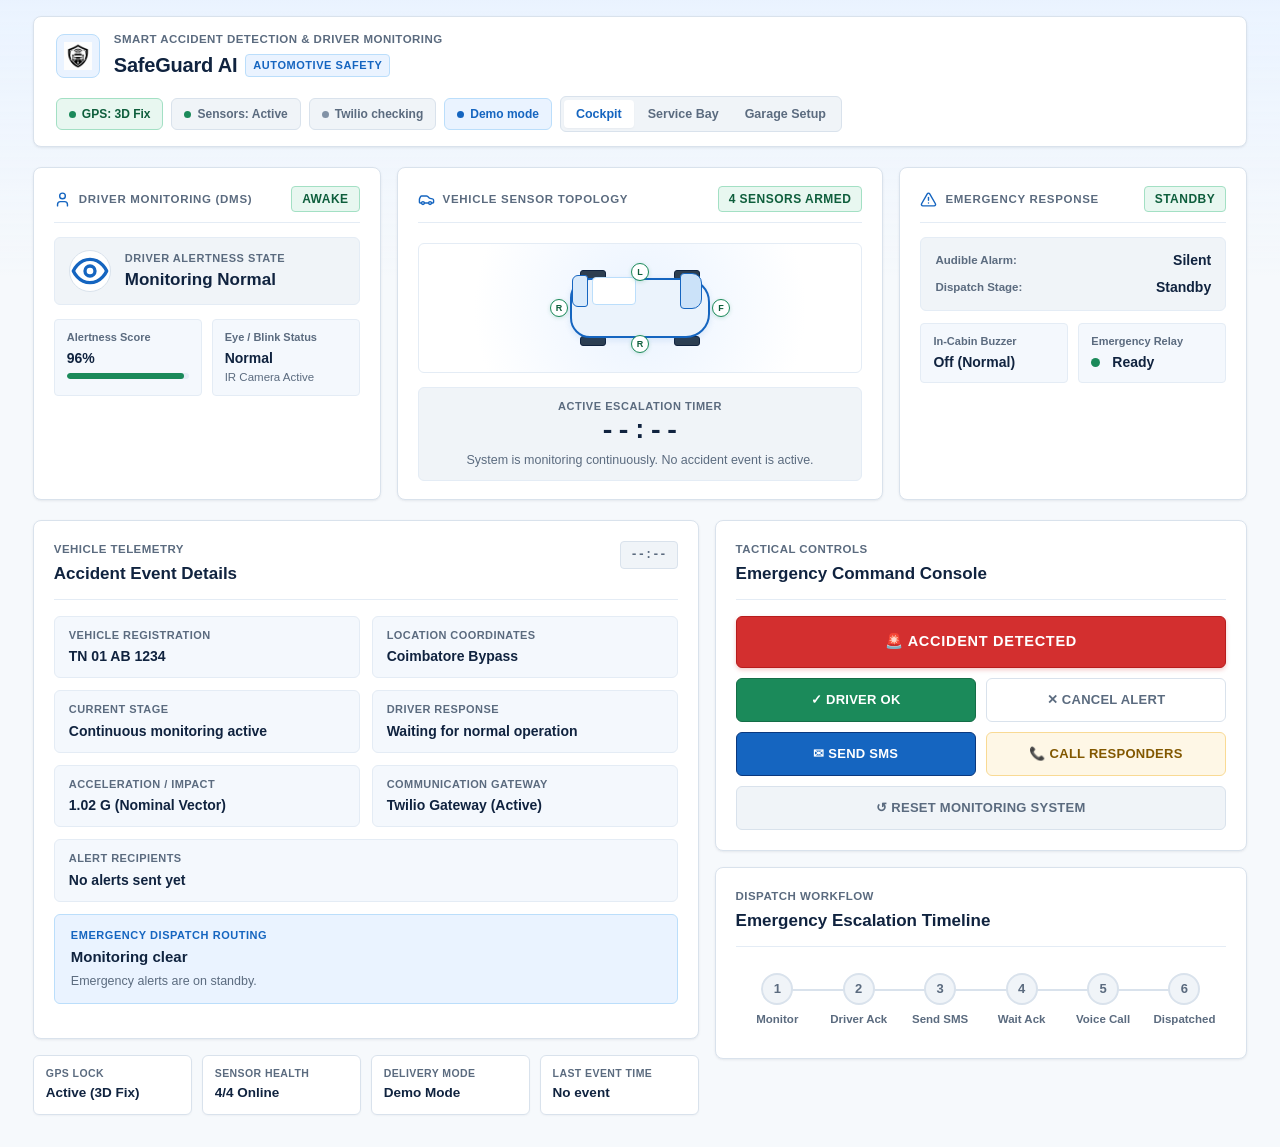
==== commit 9ac32619: "feat: add SafeGuard AI logo to README and configure favicon across dashboard and desktop app" ====
--- a/templates/index.html
+++ b/templates/index.html
@@ -4,6 +4,9 @@
     <meta charset="utf-8">
     <meta name="viewport" content="width=device-width, initial-scale=1">
     <title>SafeGuard AI | Vehicle Safety & Driver Monitoring</title>
+    <link rel="icon" type="image/png" href="/static/favicon.png">
+    <link rel="shortcut icon" href="/static/favicon.ico">
+    <link rel="apple-touch-icon" href="/static/apple-touch-icon.png">
     <link rel="stylesheet" href="/static/styles.css">
   </head>
   <body>
@@ -12,10 +15,7 @@
       <header class="windshield">
         <div class="brand-section">
           <div class="brand-icon-wrapper" aria-hidden="true">
-            <svg viewBox="0 0 24 24" fill="none" stroke="currentColor" stroke-width="2.2" stroke-linecap="round" stroke-linejoin="round">
-              <path d="M12 22s8-4 8-10V5l-8-3-8 3v7c0 6 8 10 8 10z"/>
-              <path d="m9 12 2 2 4-4"/>
-            </svg>
+            <img src="/static/favicon.png" alt="SafeGuard AI logo" style="width: 28px; height: 28px; object-fit: contain;">
           </div>
           <div class="brand-info">
             <p class="eyebrow">Smart Accident Detection & Driver Monitoring</p>
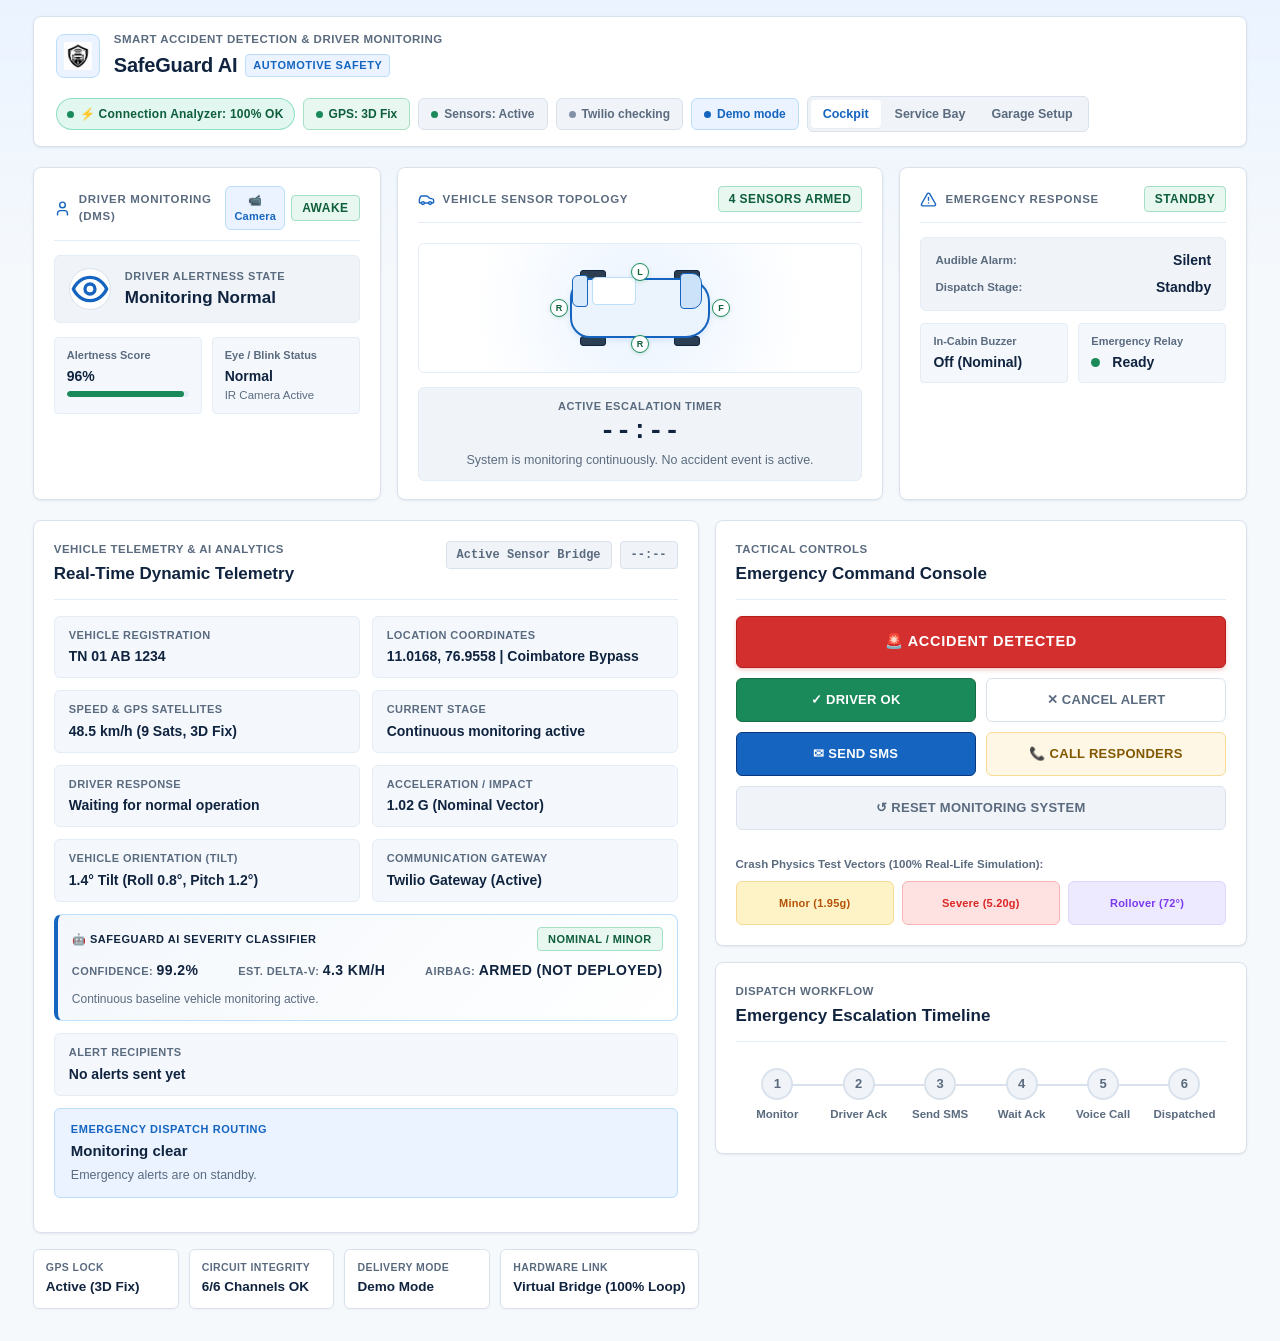
==== commit b766fe73: "feat: real-life hardware connection analyzer, ESP32 firmware, AI severity model, and live telemetry" ====
--- a/templates/index.html
+++ b/templates/index.html
@@ -27,8 +27,11 @@
         </div>
 
         <div class="warning-strip">
-          <span class="lamp gps">GPS: 3D Fix</span>
-          <span class="lamp abs">Sensors: Active</span>
+          <button id="openDiagnosticsBtn" class="lamp ready" style="cursor: pointer; border: 1px solid rgba(16, 185, 129, 0.4); background: rgba(16, 185, 129, 0.12); font-weight: 600; padding: 4px 10px; border-radius: 999px;">
+            ⚡ Connection Analyzer: 100% OK
+          </button>
+          <span class="lamp gps" id="gpsBadge">GPS: 3D Fix</span>
+          <span class="lamp abs" id="sensorsBadge">Sensors: Active</span>
           <span id="twilioBadge" class="lamp">Twilio checking</span>
           <span id="demoBadge" class="lamp">Demo mode</span>
           <nav class="nav-group" aria-label="Main Navigation">
@@ -53,10 +56,24 @@
               </span>
               <span class="card-label">Driver Monitoring (DMS)</span>
             </div>
-            <span id="driverStatusBadge" class="status-badge normal">Awake</span>
+            <div style="display: flex; gap: 6px; align-items: center;">
+              <button id="toggleCameraBtn" class="camera-toggle-btn" title="Toggle Real-Time DMS Face & Eye Camera">
+                📹 Camera
+              </button>
+              <span id="driverStatusBadge" class="status-badge normal">Awake</span>
+            </div>
           </div>
 
           <div class="driver-dms-content">
+            <!-- Optional Live Camera Preview Container -->
+            <div id="dmsCameraContainer" class="dms-camera-box" style="display: none;">
+              <video id="dmsVideo" autoplay playsinline muted style="width: 100%; height: 110px; object-fit: cover; border-radius: 8px; transform: scaleX(-1);"></video>
+              <canvas id="dmsCanvas" style="display: none;"></canvas>
+              <div class="camera-overlay-badge">
+                <span class="pulse-indicator"></span> Live Eye Analysis
+              </div>
+            </div>
+
             <div class="dms-hero-status">
               <div class="dms-avatar-icon" aria-hidden="true">
                 <svg viewBox="0 0 24 24" fill="none" stroke="currentColor" stroke-width="2" stroke-linecap="round" stroke-linejoin="round">
@@ -88,7 +105,7 @@
               <div class="dms-metric-box">
                 <span class="dms-metric-label">Eye / Blink Status</span>
                 <div id="driverEyeStatus" class="dms-metric-value">Normal</div>
-                <span class="field-help">IR Camera Active</span>
+                <span class="field-help" id="dmsSourceLabel">IR Camera Active</span>
               </div>
             </div>
           </div>
@@ -172,7 +189,7 @@
             <div class="dms-metrics-grid">
               <div class="dms-metric-box">
                 <span class="dms-metric-label">In-Cabin Buzzer</span>
-                <div id="cabinBuzzerStatus" class="dms-metric-value">Off (Normal)</div>
+                <div id="cabinBuzzerStatus" class="dms-metric-value">Off (Nominal)</div>
               </div>
               <div class="dms-metric-box">
                 <span class="dms-metric-label">Emergency Relay</span>
@@ -192,10 +209,13 @@
           <section class="panel telemetry">
             <div class="panel-head">
               <div>
-                <p class="eyebrow">Vehicle Telemetry</p>
-                <h2>Accident Event Details</h2>
-              </div>
-              <span id="eventTime" class="pill subtle" title="Last event timestamp">--:--</span>
+                <p class="eyebrow">Vehicle Telemetry & AI Analytics</p>
+                <h2>Real-Time Dynamic Telemetry</h2>
+              </div>
+              <div style="display: flex; gap: 8px; align-items: center;">
+                <span id="hwSourceBadge" class="pill subtle">Active Sensor Bridge</span>
+                <span id="eventTime" class="pill subtle" title="Last event timestamp">--:--</span>
+              </div>
             </div>
 
             <div class="telemetry-grid">
@@ -205,7 +225,11 @@
               </div>
               <div class="telemetry-item">
                 <span>Location Coordinates</span>
-                <strong id="locationText">Coimbatore Bypass</strong>
+                <strong id="locationText">11.0168, 76.9558 | Coimbatore Bypass</strong>
+              </div>
+              <div class="telemetry-item">
+                <span>Speed & GPS Satellites</span>
+                <strong id="telemetrySpeed">48.5 km/h (9 Sats, 3D Fix)</strong>
               </div>
               <div class="telemetry-item">
                 <span>Current Stage</span>
@@ -220,9 +244,32 @@
                 <strong id="impactGForce">1.02 G (Nominal Vector)</strong>
               </div>
               <div class="telemetry-item">
+                <span>Vehicle Orientation (Tilt)</span>
+                <strong id="tiltAngleDisplay">1.4° Tilt (Roll 0.8°, Pitch 1.2°)</strong>
+              </div>
+              <div class="telemetry-item">
                 <span>Communication Gateway</span>
                 <strong id="commGateway">Twilio Gateway (Active)</strong>
               </div>
+
+              <!-- AI Collision Severity Assessment Card -->
+              <div class="telemetry-item ai-severity-card" style="grid-column: span 2;">
+                <div style="display: flex; justify-content: space-between; align-items: center; margin-bottom: 6px;">
+                  <span style="font-weight: 700; color: var(--primary); font-size: 11px; text-transform: uppercase; letter-spacing: 0.05em;">
+                    🤖 SafeGuard AI Severity Classifier
+                  </span>
+                  <span id="aiSeverityBadge" class="status-badge normal">Nominal / Minor</span>
+                </div>
+                <div style="display: flex; justify-content: space-between; font-size: 13px;">
+                  <span>Confidence: <strong id="aiConfidence">99.2%</strong></span>
+                  <span>Est. Delta-V: <strong id="aiDeltaV">4.3 km/h</strong></span>
+                  <span>Airbag: <strong id="aiAirbag">Armed (Not Deployed)</strong></span>
+                </div>
+                <div id="aiRecommendation" style="margin-top: 6px; font-size: 12px; color: var(--text-secondary);">
+                  Continuous baseline vehicle monitoring active.
+                </div>
+              </div>
+
               <div class="telemetry-item" style="grid-column: span 2;">
                 <span>Alert Recipients</span>
                 <strong id="recipientsSummary">No alerts sent yet</strong>
@@ -241,19 +288,19 @@
           <section class="status-rail">
             <article>
               <span>GPS Lock</span>
-              <strong>Active (3D Fix)</strong>
+              <strong id="railGps">Active (3D Fix)</strong>
             </article>
             <article>
-              <span>Sensor Health</span>
-              <strong>4/4 Online</strong>
+              <span>Circuit Integrity</span>
+              <strong id="railCircuit">6/6 Channels OK</strong>
             </article>
             <article>
               <span>Delivery Mode</span>
               <strong id="railAlertMode">Demo Mode</strong>
             </article>
             <article>
-              <span>Last Event Time</span>
-              <strong id="railLastEvent">No event</strong>
+              <span>Hardware Link</span>
+              <strong id="railHwLink">Virtual Bridge (100% Loop)</strong>
             </article>
           </section>
         </div>
@@ -296,6 +343,22 @@
                 ↺ RESET MONITORING SYSTEM
               </button>
             </div>
+
+            <!-- Real-World Crash Test Vector Presets -->
+            <div class="crash-presets-wrap" style="margin-top: 14px; border-top: 1px solid var(--border); padding-top: 12px;">
+              <span class="field-help" style="margin-bottom: 8px; display: block; font-weight: 600;">Crash Physics Test Vectors (100% Real-Life Simulation):</span>
+              <div style="display: grid; grid-template-columns: repeat(3, 1fr); gap: 8px;">
+                <button type="button" class="preset-btn minor" data-crash="minor" title="Simulate 1.95G Minor Bumper Impact">
+                  Minor (1.95g)
+                </button>
+                <button type="button" class="preset-btn severe" data-crash="severe" title="Simulate 5.20G Severe Collision">
+                  Severe (5.20g)
+                </button>
+                <button type="button" class="preset-btn rollover" data-crash="rollover" title="Simulate 72° Vehicle Rollover">
+                  Rollover (72°)
+                </button>
+              </div>
+            </div>
           </section>
 
           <!-- Escalation Timeline -->
@@ -320,6 +383,75 @@
       </section>
     </main>
 
+    <!-- Modal Dialog for Connection Analyzer & Circuit Diagnostics -->
+    <dialog id="diagnosticsDialog" class="automotive-modal" style="max-width: 820px; width: 92vw;">
+      <div class="modal-card">
+        <div class="modal-header">
+          <div>
+            <span class="eyebrow">Hardware Integrity Verification</span>
+            <h2 style="font-size: 20px; margin: 4px 0 0 0;">Connection Analyzer & Pinout Diagnostics</h2>
+          </div>
+          <button type="button" id="closeDiagnosticsDialog" class="close-btn">✕</button>
+        </div>
+
+        <div class="diagnostics-content" style="margin-top: 14px;">
+          <!-- Overall Health Banner -->
+          <div class="diag-banner" style="display: flex; justify-content: space-between; align-items: center; background: rgba(16, 185, 129, 0.1); border: 1px solid rgba(16, 185, 129, 0.3); padding: 12px 16px; border-radius: 8px; margin-bottom: 16px;">
+            <div>
+              <strong style="color: #10b981; font-size: 15px;">✓ All 6 Subsystems Verified & Operational</strong>
+              <div id="diagHwLabel" style="font-size: 12px; color: var(--text-secondary); margin-top: 2px;">
+                ESP32 Hardware Circuit / Virtual Bus Active
+              </div>
+            </div>
+            <div style="text-align: right;">
+              <span style="font-size: 11px; text-transform: uppercase; color: var(--text-secondary);">Health Score</span>
+              <strong id="diagHealthScore" style="display: block; font-size: 22px; color: #10b981;">100%</strong>
+            </div>
+          </div>
+
+          <!-- Microcontroller Connection Controls -->
+          <div style="display: flex; gap: 8px; margin-bottom: 16px; align-items: center; justify-content: space-between; flex-wrap: wrap;">
+            <div style="display: flex; gap: 8px; align-items: center;">
+              <select id="serialPortSelect" style="padding: 6px 10px; border-radius: 6px; background: var(--bg); border: 1px solid var(--border); font-size: 12px; color: var(--text-primary);">
+                <option value="VIRTUAL-ESP32-BRIDGE">VIRTUAL-ESP32-BRIDGE (Emulated Hardware Loop)</option>
+              </select>
+              <button type="button" id="connectSerialBtn" style="padding: 6px 12px; font-size: 12px; background: var(--primary); color: #fff; border: none; border-radius: 6px; cursor: pointer; font-weight: 600;">
+                Connect Port
+              </button>
+              <button type="button" id="webSerialBtn" style="padding: 6px 12px; font-size: 12px; background: #0284c7; color: #fff; border: none; border-radius: 6px; cursor: pointer; font-weight: 600;" title="Connect directly to physical ESP32 via USB in Chrome/Edge">
+                ⚡ Web Serial (USB)
+              </button>
+            </div>
+            <button type="button" id="runDiagBtn" style="padding: 6px 14px; font-size: 12px; background: #10b981; color: #fff; border: none; border-radius: 6px; cursor: pointer; font-weight: 600;">
+              ↻ Re-Run Diagnostics
+            </button>
+          </div>
+
+          <!-- Component Diagnostics Table -->
+          <div class="table-wrap" style="max-height: 280px; overflow-y: auto;">
+            <table style="width: 100%; border-collapse: collapse; font-size: 12px;">
+              <thead>
+                <tr style="border-bottom: 1px solid var(--border); text-align: left; color: var(--text-secondary);">
+                  <th style="padding: 8px;">Subsystem</th>
+                  <th style="padding: 8px;">Interface / Protocol</th>
+                  <th style="padding: 8px;">Pins Assigned</th>
+                  <th style="padding: 8px;">Integrity</th>
+                  <th style="padding: 8px;">Status</th>
+                </tr>
+              </thead>
+              <tbody id="diagTableBody"></tbody>
+            </table>
+          </div>
+
+          <!-- Detailed Pinout Verification -->
+          <div style="margin-top: 14px;">
+            <span class="field-help" style="font-weight: 600; margin-bottom: 6px; display: block;">Circuit Pinout Verification (Per '🚗 Smart Accident Detection draft.docx'):</span>
+            <div id="pinoutChips" style="display: flex; flex-wrap: wrap; gap: 8px;"></div>
+          </div>
+        </div>
+      </div>
+    </dialog>
+
     <script src="/static/app.js"></script>
   </body>
 </html>
--- a/static/styles.css
+++ b/static/styles.css
@@ -1644,3 +1644,160 @@
     padding-bottom: 12px;
   }
 }
+
+/* ==========================================================================
+   Enhanced Hardware Diagnostics, Live DMS Camera & AI Severity
+   ========================================================================== */
+
+.camera-toggle-btn {
+  background: var(--surface-subtle);
+  border: 1px solid var(--primary-blue-border);
+  color: var(--primary-blue);
+  font-size: 11px;
+  font-weight: 600;
+  padding: 3px 8px;
+  border-radius: var(--radius-sm);
+  cursor: pointer;
+  transition: var(--transition-fast);
+}
+
+.camera-toggle-btn:hover {
+  background: var(--primary-blue);
+  color: #FFFFFF;
+}
+
+.dms-camera-box {
+  position: relative;
+  margin-bottom: 10px;
+  background: #000000;
+  border-radius: var(--radius-md);
+  overflow: hidden;
+  border: 1px solid var(--border-default);
+}
+
+.camera-overlay-badge {
+  position: absolute;
+  bottom: 6px;
+  right: 6px;
+  background: rgba(16, 35, 63, 0.8);
+  backdrop-filter: blur(4px);
+  color: #FFFFFF;
+  font-size: 10px;
+  font-weight: 600;
+  padding: 2px 6px;
+  border-radius: var(--radius-xs);
+  display: flex;
+  align-items: center;
+  gap: 4px;
+}
+
+.pulse-indicator {
+  display: inline-block;
+  width: 6px;
+  height: 6px;
+  border-radius: 50%;
+  background: #10B981;
+  box-shadow: 0 0 6px #10B981;
+  animation: pulse-dot 1.5s infinite;
+}
+
+@keyframes pulse-dot {
+  0% { transform: scale(0.9); opacity: 0.8; }
+  50% { transform: scale(1.3); opacity: 1; }
+  100% { transform: scale(0.9); opacity: 0.8; }
+}
+
+.ai-severity-card {
+  background: linear-gradient(135deg, rgba(21, 101, 192, 0.05) 0%, rgba(255, 255, 255, 0.95) 100%);
+  border: 1px solid var(--primary-blue-border) !important;
+  border-left: 4px solid var(--primary-blue) !important;
+  border-radius: var(--radius-md);
+  padding: 12px 14px;
+}
+
+.preset-btn {
+  padding: 7px 10px;
+  font-size: 11px;
+  font-weight: 700;
+  border-radius: var(--radius-sm);
+  cursor: pointer;
+  border: 1px solid var(--border-default);
+  background: var(--surface);
+  color: var(--text-primary);
+  transition: var(--transition-fast);
+}
+
+.preset-btn:hover {
+  transform: translateY(-1px);
+  box-shadow: var(--shadow-sm);
+}
+
+.preset-btn.minor {
+  border-color: #F9DA94;
+  color: #B45309;
+  background: #FEF3C7;
+}
+
+.preset-btn.severe {
+  border-color: #F8B4B4;
+  color: #DC2626;
+  background: #FEE2E2;
+}
+
+.preset-btn.rollover {
+  border-color: #DDD6FE;
+  color: #7C3AED;
+  background: #EDE9FE;
+}
+
+.automotive-modal {
+  border: 1px solid var(--border-default);
+  border-radius: var(--radius-lg);
+  box-shadow: var(--shadow-lg);
+  padding: 22px;
+  background: var(--surface);
+  color: var(--text-primary);
+}
+
+.automotive-modal::backdrop {
+  background: rgba(16, 35, 63, 0.45);
+  backdrop-filter: blur(4px);
+}
+
+.modal-header {
+  display: flex;
+  justify-content: space-between;
+  align-items: flex-start;
+  border-bottom: 1px solid var(--border-light);
+  padding-bottom: 12px;
+}
+
+.close-btn {
+  background: none;
+  border: none;
+  font-size: 18px;
+  color: var(--text-muted);
+  cursor: pointer;
+  padding: 4px;
+}
+
+.close-btn:hover {
+  color: var(--text-primary);
+}
+
+.pinout-chip {
+  display: inline-flex;
+  align-items: center;
+  gap: 6px;
+  padding: 4px 8px;
+  border-radius: var(--radius-sm);
+  font-size: 11px;
+  background: var(--surface-alt);
+  border: 1px solid var(--border-light);
+  font-family: ui-monospace, monospace;
+}
+
+.pinout-chip strong {
+  color: var(--primary-blue);
+}
+
